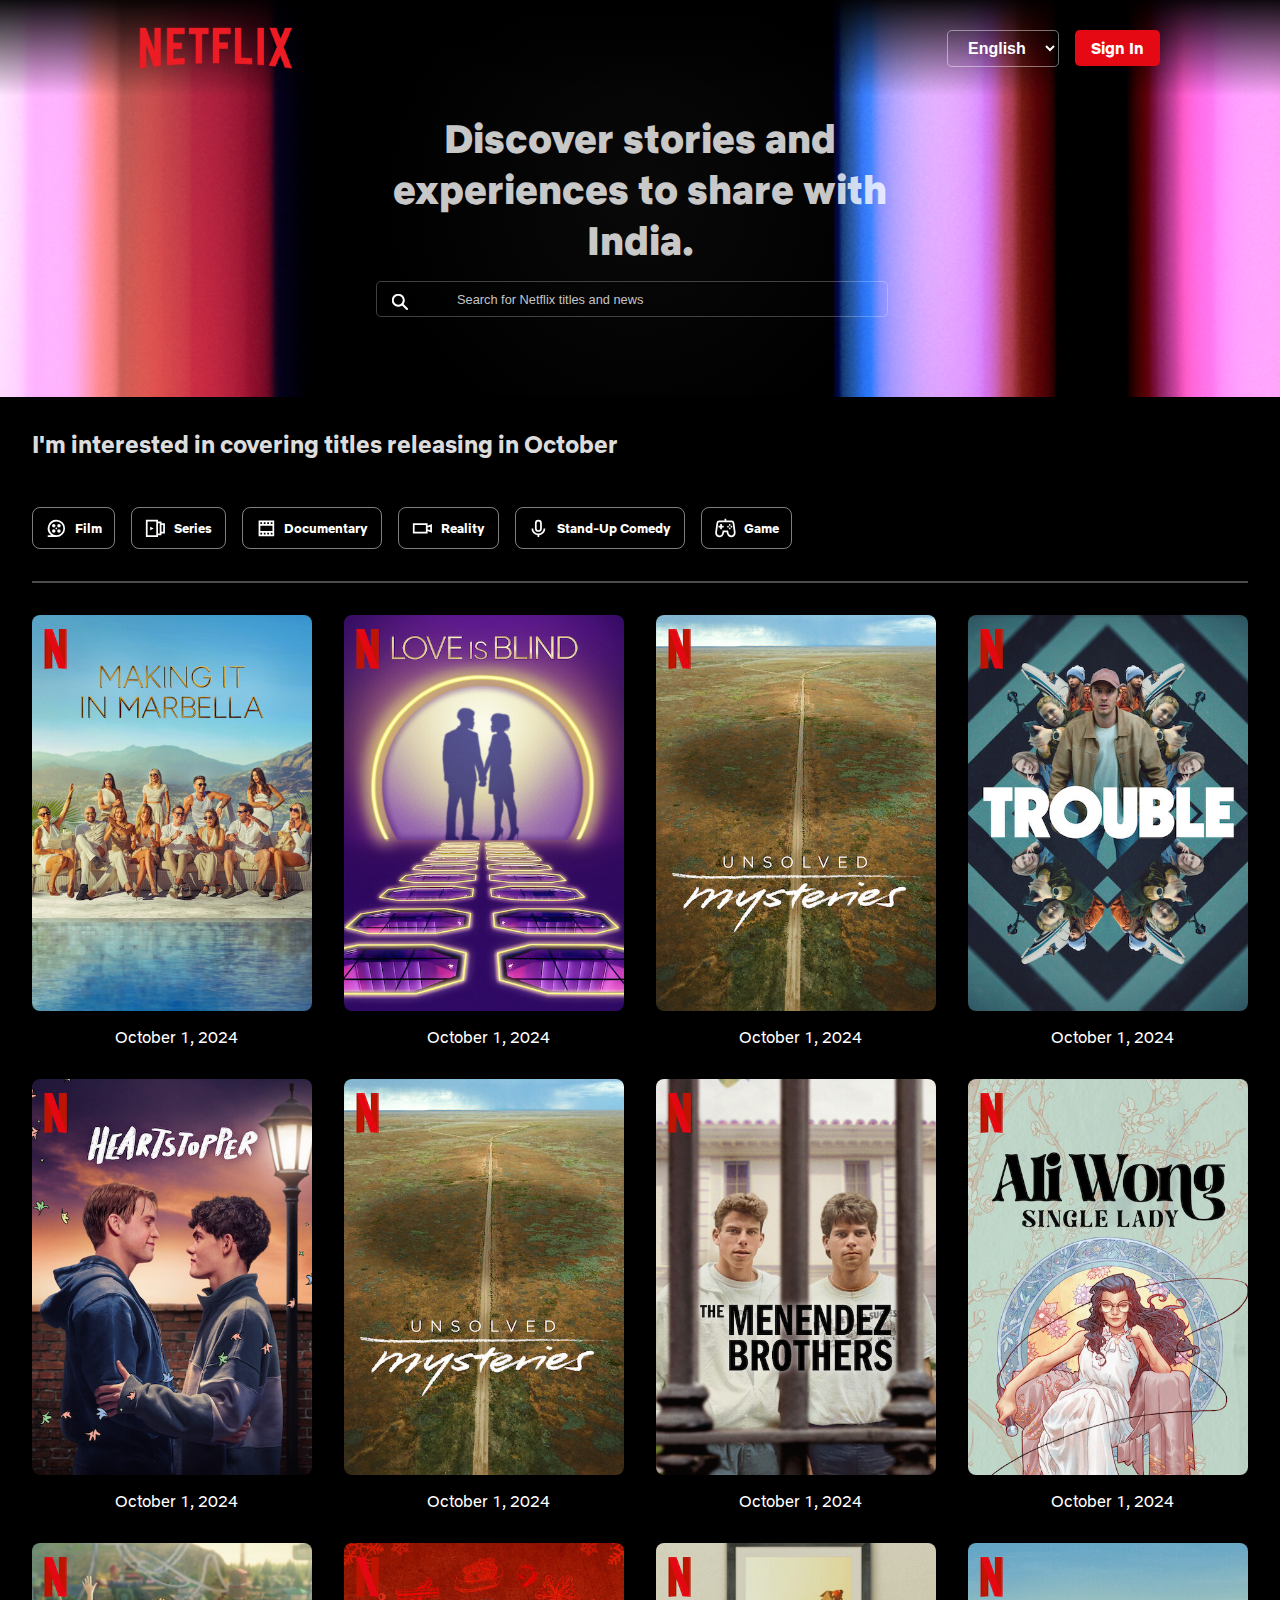
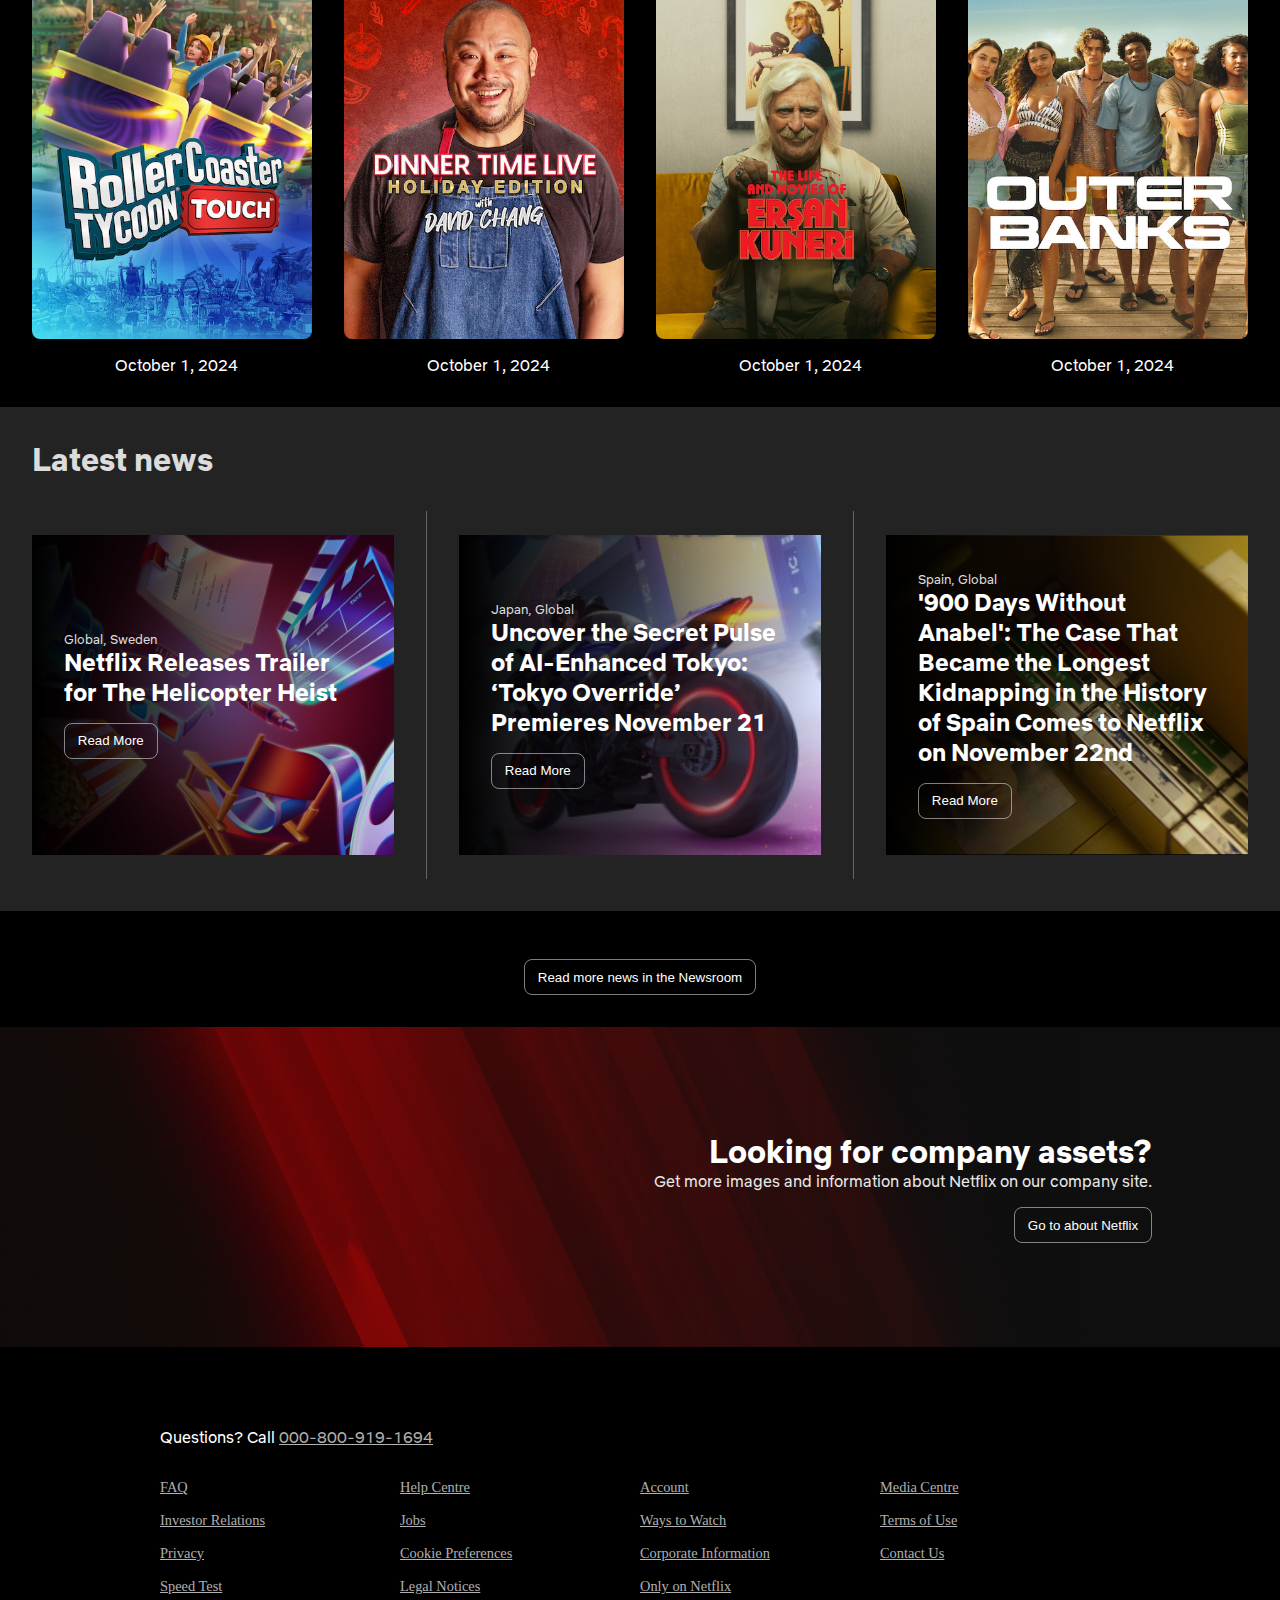
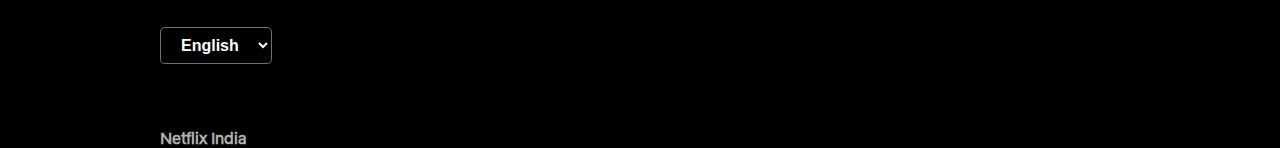
==== media.html @ 859a9106 "Added media page" ====
<!DOCTYPE html>
<html lang="en">

<head>
  <meta charset="UTF-8">
  <meta name="viewport" content="width=device-width, initial-scale=1.0">
  <link href="https://cdn.jsdelivr.net/npm/bootstrap@5.0.2/dist/css/bootstrap.min.css" rel="stylesheet"
    integrity="sha384-EVSTQN3/azprG1Anm3QDgpJLIm9Nao0Yz1ztcQTwFspd3yD65VohhpuuCOmLASjC" crossorigin="anonymous">
  <script defer src="https://cdn.jsdelivr.net/npm/bootstrap@5.0.2/dist/js/bootstrap.bundle.min.js"
    integrity="sha384-MrcW6ZMFYlzcLA8Nl+NtUVF0sA7MsXsP1UyJoMp4YLEuNSfAP+JcXn/tWtIaxVXM"
    crossorigin="anonymous"></script>
  <link rel="stylesheet" href="./styles.css">
  <link rel="stylesheet" href="./media.css">
  <link rel="shortcut icon" href="./images/netflixNicon.webp" type="image/x-icon">
  <title>Netflix Media Center</title>
</head>


<body>

  <div class="homePage">
    <div class="navbar">
      <a href="./index.html">
        <div class="logo"></div>
      </a>
      <div class="navItems">
        <select class="dropDown">
          <option>English</option>
          <option>हिन्दी</option>
        </select>
        <a href="./signin.html"><button class="btn">Sign In</button></a>

      </div>
    </div>
    <div class="home">
      <h1>Discover stories and experiences to share with India.</h1>
      <div>
        <input id="searchInput" type="search" placeholder="Search for Netflix titles and news">
        <span class="search"></span>
      </div>
    </div>
  </div>



  <div class="mediaBox">
    <h1>I'm interested in covering titles releasing in October</h1>
    <div class="btnsBox">
      <div class="mediaBtn">
        <svg viewBox="0 0 24 24" class="jss397 jss317 Hawkins-Icon Hawkins-Icon-Small">
          <path fill="none" d="M0 0h24v24H0z"></path>
          <circle cx="8.95" cy="9" r="2"></circle>
          <circle cx="8.95" cy="15" r="2"></circle>
          <circle cx="11.95" cy="12" r="1"></circle>
          <circle cx="14.95" cy="15" r="2"></circle>
          <circle cx="14.95" cy="9" r="2"></circle>
          <path d="M12 2a10 10 0 00-6 18H2v2h10a10 10 0 000-20zm0 18a8 8 0 118-8 8 8 0 01-8 8z"></path>
        </svg>
        <span>Film</span>

      </div>
      <div class="mediaBtn">
        <svg viewBox="0 0 24 24" class="jss397 jss317 Hawkins-Icon Hawkins-Icon-Small">
          <g>
            <path fill="none" d="M0 0h24v24H0z"></path>
            <path d="M19 6V4h-4V2H1v20h14v-2h4v-2h4V6zm-6 14H3V4h10zm4-2h-2V6h2zm4-2h-2V8h2z"></path>
            <path d="M6 10v4l4-2-4-2z"></path>
          </g>
        </svg>
        <span>Series</span>
      </div>
      <div class="mediaBtn">
        <svg viewBox="0 0 24 24" class="jss397 jss317 Hawkins-Icon Hawkins-Icon-Small">
          <path fill-rule="evenodd"
            d="M3 3h18v18H3V3zm16 12V9H5v6h14zm0-8V5h-2v2h2zm-6-2h2v2h-2V5zM5 5v2h2V5H5zm6 2H9V5h2v2zm8 10v2h-2v-2h2zm-4 0h-2v2h2v-2zM5 19v-2h2v2H5zm4 0h2v-2H9v2z"
            clip-rule="evenodd"></path>
        </svg>
        <span>Documentary</span>
      </div>
      <div class="mediaBtn">
        <svg viewBox="0 0 24 24" class="jss397 jss317 Hawkins-Icon Hawkins-Icon-Small">
          <path fill="none" d="M0 0h24v24H0z"></path>
          <path fill-rule="evenodd" d="M18 9V6H1v12h17v-2.95L23 17V7zm-2 7H3V8h13zm5-2l-3-1v-2l3-1z"></path>
        </svg>
        <span>Reality</span>
      </div>
      <div class="mediaBtn">
        <svg viewBox="0 0 24 24" class="jss397 jss317 Hawkins-Icon Hawkins-Icon-Small">
          <path fill="none" d="M0 0h24v24H0z"></path>
          <path d="M18 12a6 6 0 01-12 0H4a8 8 0 007 7.93V22h2v-2.07A8 8 0 0020 12z"></path>
          <path d="M12 16a4 4 0 004-4V6a4 4 0 00-8 0v6a4 4 0 004 4zM10 6a2 2 0 014 0v6a2 2 0 01-4 0z"></path>
        </svg>
        <span>Stand-Up Comedy</span>
      </div>
      <div class="mediaBtn">
        <svg viewBox="0 0 24 24" class="jss397 jss317 Hawkins-Icon Hawkins-Icon-Small">
          <path fill="none" d="M0 0h24v24H0z"></path>
          <path
            d="M23.71 16.29L22.32 5.83A3.28 3.28 0 0019.08 3H13V1h-2v2H4.92a3.28 3.28 0 00-3.24 2.83L.29 16.29A5 5 0 0010.23 18l.32-1.62h2.9l.32 1.62a5 5 0 009.94-1.66zM21 19a3 3 0 01-5.27-1.41l-.64-3.22H8.91l-.64 3.22a3 3 0 01-6-1L3.66 6.1A1.28 1.28 0 014.92 5h14.16a1.28 1.28 0 011.26 1.1l1.39 10.45A3 3 0 0121 19z">
          </path>
          <path d="M8 7H6v2H4v2h2v2h2v-2h2V9H8V7z"></path>
          <circle cx="17" cy="8" r="1"></circle>
          <circle cx="17" cy="12" r="1"></circle>
          <circle cx="15" cy="10" r="1"></circle>
          <circle cx="19" cy="10" r="1"></circle>
        </svg>
        <span>Game</span>
      </div>
    </div>
    <div class="line"></div>


    <div class="mediaImageBox">
      <div class="mediaImage">
        <div id="mediaImage1"></div>
        <p>October 1, 2024</p>
      </div>
      <div class="mediaImage">
        <div id="mediaImage2"></div>
        <p>October 1, 2024</p>
      </div>
      <div class="mediaImage">
        <div id="mediaImage3"></div>
        <p>October 1, 2024</p>
      </div>
      <div class="mediaImage">
        <div id="mediaImage4"></div>
        <p>October 1, 2024</p>
      </div>
      <div class="mediaImage">
        <div id="mediaImage5"></div>
        <p>October 1, 2024</p>
      </div>
      <div class="mediaImage">
        <div id="mediaImage6"></div>
        <p>October 1, 2024</p>
      </div>
      <div class="mediaImage">
        <div id="mediaImage7"></div>
        <p>October 1, 2024</p>
      </div>
      <div class="mediaImage">
        <div id="mediaImage8"></div>
        <p>October 1, 2024</p>
      </div>
      <div class="mediaImage">
        <div id="mediaImage9"></div>
        <p>October 1, 2024</p>
      </div>
      <div class="mediaImage">
        <div id="mediaImage10"></div>
        <p>October 1, 2024</p>
      </div>
      <div class="mediaImage">
        <div id="mediaImage11"></div>
        <p>October 1, 2024</p>
      </div>
      <div class="mediaImage">
        <div id="mediaImage12"></div>
        <p>October 1, 2024</p>
      </div>
    </div>
  </div>


  <div class="latestNews">
    <h1>Latest news</h1>
    <div class="newsBox">
      <div class="newsImage" id="newImage1">
        <p>Global, Sweden</p>
        <h2>Netflix Releases Trailer for The Helicopter Heist</h2>
        <button class="mediaBtn">Read More</button>
      </div>
      <div class="verticalLine"></div>
      <div class="newsImage" id="newImage2">
        <p>Japan, Global</p>
        <h2>Uncover the Secret Pulse of AI-Enhanced Tokyo: ‘Tokyo Override’ Premieres November 21</h2>
        <button class="mediaBtn">Read More</button>
      </div>
      <div class="verticalLine"></div>
      <div class="newsImage" id="newImage3">
        <p>Spain, Global</p>
        <h2>'900 Days Without Anabel': The Case That Became the Longest Kidnapping in the History of Spain Comes to
          Netflix on November 22nd</h2>
        <button class="mediaBtn">Read More</button>
      </div>
    </div>
  </div>

  <div class="centerBtn">
    <button class="mediaBtn">Read more news in the Newsroom</button>
  </div>

  <div class="bottomBanner">
    <h1>Looking for company assets?</h1>
    <p>Get more images and information about Netflix on our company site.</p>
    <button class="mediaBtn">Go to about Netflix</button>
  </div>


  <div class="footer">
    <p>Questions? Call <a href="#">000-800-919-1694</a></p>
    <div class="footerBox">
      <div>
        <a href="#faq">FAQ</a>
        <a href="#">Investor Relations</a>
        <a href="#">Privacy</a>
        <a href="#">Speed Test</a>
      </div>
      <div>
        <a href="#">
          Help Centre</a>
        <a href="#">
          Jobs</a>
        <a href="#">
          Cookie Preferences</a>
        <a href="#">
          Legal Notices</a>
      </div>
      <div>
        <a href="#">
          Account</a>
        <a href="#">
          Ways to Watch</a>
        <a href="#">
          Corporate Information</a>
        <a href="#">
          Only on Netflix</a>
      </div>
      <div>
        <a href="#">
          Media Centre</a>
        <a href="#">
          Terms of Use</a>
        <a href="#">
          Contact Us</a>
      </div>
    </div>
    <select class="dropDown">
      <option> English</option>
      <option>हिन्दी</option>
    </select>
    <h3>Netflix India</h3>
  </div>


</body>

</html>
---- styles.css ----
* {
    margin: 0;
    padding: 0;
    box-sizing: border-box;
    color: white;
  }

  body {
    overflow-x: hidden;
    background-color: black;
  }


  @font-face {
    font-family: NetflixBold;
    src: url(./images/NetflixSans_W_Bd.woff2);
  }

  @font-face {
    font-family: NetflixBolder;
    src: url(./images/NetflixSans_W_Blk.woff2);
  }

  @font-face {
    font-family: NetflixRegular;
    src: url(./images/NetflixSans_W_Rg.woff2);
  }

  .homePage {
    position: relative;
    height: 100vh;
    width: 100vw;
    background: url(./images/netflixBG.jpg) no-repeat center/cover;
  }

  .homePage::before {
    content: "";
    position: absolute;
    top: 0;
    left: 0;
    right: 0;
    bottom: 0;
    background: radial-gradient(circle, rgba(255, 255, 255, 0.034) 0%, rgba(0, 0, 0, 0.7) 40%);
    z-index: 1;
  }

  .navbar {
    position: relative;
    z-index: 2;
    display: flex;
    justify-content: space-between;
    padding: 0 7.5rem;
    align-items: center;
  }

  .logo {
    height: 6rem;
    width: 12rem;
    background: url(./images/netflixicon.webp) no-repeat center/cover;
  }

  .navItems {
    display: flex;
    align-items: center;
  }

  select,
  button {
    margin-left: 1rem;
  }

  .btn {
    color: white;
    background: #E50914;
    padding: .5rem 1rem;
    outline: none;
    border: none;
    border-radius: .3rem;
    font-weight: bold;
    font-size: 1rem;
    font-family: NetflixBold;
  }

  .btn a{
    text-decoration: none;
    color: white;
  }

  .dropDown {
    color: white;
    background: transparent;
    padding: .5rem 1rem;
    outline: none;
    border: 1px solid rgba(255, 255, 255, 0.443);
    border-radius: .3rem;
    font-weight: bold;
    font-size: 1rem;
    font-family: sans-serif;
  }

  option {
    color: black;
    background: white;
    padding: .5rem 1rem;
    outline: none;
    border: 1px solid white;
    border-radius: .3rem;
    font-weight: bold;
    font-size: 1rem;
    font-family: sans-serif;
  }

  .home {
    position: relative;
    z-index: 2;
    display: flex;
    justify-content: center;
    align-items: center;
    flex-direction: column;
    text-align: center;
    padding: 5rem 26vw;
  }

  .home h1,
  .home h3,
  .home p {
    margin-bottom: 1rem;
  }

  .home h1 {
    font-family: NetflixBolder;
    font-size: 3.8rem;
  }

  .home h3 {
    font-family: NetflixBold;
    font-size: 1.1rem;
    color: rgba(255, 255, 255, 0.911);
  }

  .home p {
    font-family: system-ui;
    font-size: 1rem;
    color: white;
    margin: 0 1rem;
  }

  .inputSubmitDiv {
    display: flex;
    margin-top: 2rem;
  }

  input[type="email"] ,
  input[type="search"] {
    padding: 1rem 2rem;
    font-size: 1rem;
    margin-right: 1rem;
    border-radius: .3rem;
    background: transparent;
    color: white;
    outline: none;
    border: none;
    border: 1px solid rgba(255, 255, 255, 0.534);
    width: 20rem;
    text-align: start;
  }

  .home input[type="email"]::placeholder ,
  .home input[type="search"]::placeholder {
    padding: 1rem 2rem;
    font-size: 1rem;
    margin-right: 1rem;
    background: transparent;
    color: white;
    border: none;
    outline: none;
  }

  .home button {
    padding: .9rem 1rem;
    font-size: 1.2rem;
    background-color: #E50914;
    color: white;
    border: none;
    border-radius: 0.3rem;
  }

  .curveLine {
    width: 100vw;
    height: 4rem;
    background: url(./images/curveLine.png) no-repeat center/cover;
    margin: 3rem 0;
  }

  .trending {
    background: black;
    padding: 0 5rem;
    height: 30rem;
  }

  .reasons {
    background: black;
    padding: 0 5rem;
    margin-top: 5rem;
  }


  .trending h1,
  .faq h1,
  .reasons h1 {
    font-family: NetflixRegular;
    font-size: 1.5rem;
    margin-left: 1rem;
    margin-bottom: 1rem;
  }

  .dropDownBtns {
    display: flex;
    justify-content: flex-start;
    align-items: center;
  }

  .scroller {
    display: flex;
    overflow-x: scroll;
    padding: 0 1rem;
    gap: 1rem;
    margin-top: 2rem;
    scroll-behavior: smooth;
    scrollbar-width: thin;
    overflow-y: hidden;
    white-space: nowrap;
    -ms-overflow-style: none;
    /* IE and Edge */
    scrollbar-width: none;
  }

  .scroller::-webkit-scrollbar {
    display: none;
  }

  .trendingMovies {
    flex-shrink: 0;
    border-radius: 0.5rem;
    width: 14rem;
    height: 20rem;
    transition: all 0.5s ease;
    border-radius: .5rem;
    height: 20rem;
    width: 14rem;
    position: relative;

  }


  .trendingMovies:hover {
    width: 15rem;
  }

  #trending1 {
    background: url(./images/trending1.webp) no-repeat center/cover;

  }

  #trending2 {
    background: url(./images/trending2.webp) no-repeat center/cover;

  }

  #trending3 {
    background: url(./images/trending3.webp) no-repeat center/cover;

  }

  #trending4 {
    background: url(./images/trending4.webp) no-repeat center/cover;

  }

  #trending5 {
    background: url(./images/trending5.webp) no-repeat center/cover;

  }


  .reasons .card {
    position: relative;
    height: 23rem;
    width: 20rem;
    border-radius: 1rem;
    display: flex;
    flex-direction: column;
    justify-content: flex-start;
    align-items: flex-start;
    padding: 1rem;
    background: linear-gradient(149deg, #192247 0%, #210e17 96.86%);
  }

  .card h2 {
    font-family: NetflixRegular;
    font-size: 1.5rem;
    margin-top: 1rem;
    margin-bottom: 2rem;
    text-wrap: wrap;
  }

  .card p {
    font-family: NetflixRegular;
    font-size: 1rem;
    text-wrap: wrap;

    color: rgba(255, 255, 255, 0.822);
  }

  .card svg {
    position: absolute;
    bottom: 1rem;
    right: 1.5rem;
  }



  .faq {
    margin-top: 8rem;
    padding: 1rem;
  }

  .faq h1 {
    margin-bottom: 3rem;
    font-family: NetflixBold;
    text-align: center;
  }

  .accordion-item {
    background: rgba(128, 128, 128, 0.192);
  }


  .accordion {
    padding: 0 2rem;
    display: flex;
    flex-direction: column;
    gap: 1rem;
  }

  .accordion-button {
    color: white;
    font-family: NetflixRegular;
    font-size: 1.5rem;
    background: transparent;
    width: 96.5%;
  }

  .accordion-body {
    font-family: NetflixRegular;
    font-size: 1.3rem;
    color: rgba(255, 255, 255, 0.808);
    padding: 1rem 3rem;
  }

  .accordion-item:hover {
    background: rgba(128, 128, 128, 0.192);
    color: white;
  }

  .accordion-button:focus {
    background: transparent;
    color: white;
    border: none;
  }

  .accordion-button:not(.collapsed) {
    background: transparent;
    border: none;
    color: white;
  }

  .accordion-button:focus {
    border-color: transparent;
    border: none;
  }

  .accordion-button::after {
    background-image: url('./images/plusIcon.png');
    margin-right: 3rem;
  }

  .accordion-button:not(.collapsed)::after {
    background-image: url('./images/plusIcon.png');
    margin-right: 3rem;
    transform: rotate(135deg);
  }

  .bottomSubmission {
    margin-top: 5rem;
    display: flex;
    justify-content: center;
    align-items: center;
    flex-direction: column;
  }

  .bottomSubmission p {
    font-family: NetflixRegular;
    font-size: 1rem;
  }

  .bottomInputSubmitDiv {
    display: flex;
    justify-content: center;
    align-items: center;
    margin-top: 0;
  }

  .bottomInputSubmitDiv input {
    width: 35rem;
  }

  .bottomInputSubmitDiv button {
    font-size: 1.5rem;
    padding: 0.63rem 2rem;
  }


  .footer {
    background: black;
    margin-top: 5rem;
    padding: 0rem 10rem;
  }

  .footer p {
    margin-top: 2rem;
    font-size: 1rem;
    font-family: NetflixRegular;
  }

  .footer p a {
    color: rgba(255, 255, 255, 0.696);
  }

  .footer h3 {
    font-size: 1rem;
    font-family: NetflixRegular;
    margin-top: 4rem;
    color: rgba(255, 255, 255, 0.696);
  }

  .footer select {
    margin-left: 0;
  }

  .footerBox {
    display: grid;
    grid-template-columns: 1fr 1fr 1fr 1fr;
    margin: 2rem 0;
  }

  .footerBox div {
    display: flex;
    justify-content: flex-start;
    align-items: flex-start;
    flex-direction: column;
    gap: 1rem
  }

  .footerBox div a {
    font-size: .9rem;
    color: rgba(255, 255, 255, 0.696);
  }



  .default-ltr-cache-1fw1w6f {
    font-size: 6rem;
    bottom: 0.1rem;
    left: -1.5rem;
}

.default-ltr-cache-1fw1w6f {
    position: absolute;
    z-index: 2;
}
.default-ltr-cache-qku0ge * {
    box-sizing: border-box;
}.default-ltr-cache-bjn8wh {
  position: relative;
}

.default-ltr-cache-qku0ge * {
  box-sizing: border-box;
}
.default-ltr-cache-5ur8x {
  clip: rect(0 0 0 0);
  -webkit-clip-path: inset(50%);
  clip-path: inset(50%);
  height: 1px;
  overflow: hidden;
  position: absolute;
  white-space: nowrap;
  width: 1px;
}

.default-ltr-cache-qku0ge * {
  box-sizing: border-box;
}
.default-ltr-cache-1j6jwcf {
  line-height: 1;
  display: inline-block;
  height: 1em;
  position: relative;
  font-weight: 700;
  color: rgb(65, 65, 65);
  -webkit-text-stroke: 0.35rem rgb(255, 255, 255);
  text-shadow: 0 0 1.5rem rgba(0, 0, 0, 0.5);
}
.default-ltr-cache-1j6jwcf::before {
  content: attr(data-content);
  -webkit-text-fill-color: rgb(0, 0, 0);
  -webkit-text-stroke: 0;
  position: absolute;
}

.default-ltr-cache-qku0ge * {
  box-sizing: border-box;
}

  @media screen and (max-width: 1100px) {
    .homePage {
      height: auto;
    }

    .home {
      padding: 5rem 20vw;
    }

    .footerBox {
      grid-template-columns: 1fr 1fr;
    }

    .trending {
      height: 23rem;
    }
  }

  @media screen and (max-width: 800px) {
    html {
      font-size: 90%;
    }

    .navbar {
      padding: 0 1rem;
    }

    .logo {
      width: 8rem;
    }

    .homePage {
      height: auto;
    }

    .home {
      padding: 5rem 7vw !important;
    }

    .home h1 {
      font-size: 2.5rem;
      margin-top: 2rem;
    }

    .inputSubmitDiv {
      display: flex;
      flex-direction: column;
      margin-top: 2rem;
      gap: 1rem;
      align-items: center;
    }


    input[type="email"],
    input[type="search"] {
      margin-right: 0;
      width: 80vw;
    }

    .home button {
      font-size: 1.1rem;
      margin-left: 0;
      width: 11rem;
    }

    .curveLine {
      margin: 0;
    }

    .trending {
      padding: 0 1rem;
    }

    .trendingMovies {
      height: 14rem;
      width: 10rem;
    }


    .trendingMovies:hover {
      width: 11rem;
    }

    .reasons {
      margin-top: 2rem;
      padding: 1rem;
    }

    .cardBox {
      display: flex;
      flex-direction: column;
    }

    .reasons .card {
      width: 100% !important;
      height: 17rem;
    }

    .card h2 {
      text-wrap: wrap;
    }

    .card p {
      text-wrap: wrap;
    }



    .accordion-button::after {
      margin-right: 1rem;
    }

    .accordion-button:not(.collapsed)::after {
      margin-right: 1rem;
    }

    .bottomSubmission {
      padding: 0 5rem;
    }

    .bottomSubmission p {
      text-align: center;
    }









    .footer {
      margin-top: 3rem;
      padding: 2rem 3rem;
    }




    .footerBox {
      display: grid;
      grid-template-columns: 1fr 1fr;
      margin: 2rem 0;
    }

    .footerBox div {
      display: flex;
      justify-content: flex-start;
      align-items: flex-start;
      flex-direction: column;
      margin-top: 1rem;
    }



  }


  @media screen and (max-width: 500px) {
    html {
      font-size: 70%;
    }
  }
---- media.css ----
.navbar {
    background: linear-gradient(180deg, rgba(0, 0, 0, 0.943), rgba(0, 0, 0, 0));
  }

  .home {
    padding: 0 0 5rem 0;
  }

  .homePage {
    margin-top: 0;
    background: url('./images/mediaCenter.png') no-repeat center/cover;
    height: auto;
  }

  .homePage::before {
    background: radial-gradient(circle, rgba(255, 255, 255, 0.034) 0%, rgba(0, 0, 0, 0) 40%);

  }

  .home h1 {
    font-size: 2.5rem;
    width: 40%;
    margin: 1rem 0;
    color: rgba(255, 255, 255, 0.781);
  }

  .home div {
    position: relative;
  }

  .search {
    position: absolute;
    left: 1rem;
    top: .8rem;
    height: 1rem;
    width: 1rem;
    background: url('./images/search.png') no-repeat center/cover;
  }

  .home div input {
    width: 40vw;
    border: 1px solid rgba(255, 255, 255, 0.247);
    padding: .5rem .5rem .5rem 3rem;
  }

  #searchInput::placeholder {
    font-size: .8rem;
    color: rgb(198, 197, 197);
  }


  .mediaBox {
    padding: 2rem;
  }

  .mediaBox h1 {
    font-family: NetflixBold;
    font-size: 1.5rem;
    color: rgb(220, 220, 220);
    margin-bottom: 2rem;
  }

  .btnsBox {
    display: flex;
    justify-content: flex-start;
    align-items: center;
    gap: 1rem;
  }

  .btnsBox svg {
    height: 100%;
    width: 1.3rem;
    filter: brightness(0) invert(1);
  }

  .mediaBtn {
    display: flex;
    cursor: pointer;
    justify-content: center;
    align-items: center;
    gap: .5rem;
    padding: .6rem .8rem;
    border-radius: .5rem;
    transition: .3s ease-in-out;
    background: #4E4E4E;
  }

  .mediaBtn:hover {
    background: rgb(73, 105, 228);
  }

  .mediaBtn span {
    font-family: NetflixBold;
    font-size: .8rem;
    text-wrap: nowrap;
  }

  .line {
    width: 100%;
    height: 2px;
    background: rgba(128, 128, 128, 0.591);
    margin: 2rem 0;
  }

  .mediaImageBox {
    display: grid;
    grid-template-columns: 1fr 1fr 1fr 1fr;
    gap: 2rem;
  }


  .mediaImageBox div {
    height: 27rem;
    width: 100%;
    border-radius: .5rem;
    transition: .2s ease;
    cursor: pointer;
    display: flex;
    flex-direction: column;
    align-items: center;
    justify-content: center;
    gap: 1rem;
  }

  .mediaImageBox p {
    font-size: 1rem;
    font-family: NetflixRegular;
    margin-left: .5rem;
  }

  .mediaImageBox div:hover {
    transform: scale(1.01);
  }

  #mediaImage1 {
    background: url(./images/media1.jpg) no-repeat center/cover;
  }

  #mediaImage2 {
    background: url(./images/media2.jpg) no-repeat center/cover;
  }

  #mediaImage3 {
    background: url(./images/media3.jpg) no-repeat center/cover;
  }

  #mediaImage4 {
    background: url(./images/media4.jpg) no-repeat center/cover;
  }

  #mediaImage5 {
    background: url(./images/media5.jpg) no-repeat center/cover;
  }

  #mediaImage6 {
    background: url(./images/media6.jpg) no-repeat center/cover;
  }

  #mediaImage7 {
    background: url(./images/media7.jpg) no-repeat center/cover;
  }

  #mediaImage8 {
    background: url(./images/media8.jpg) no-repeat center/cover;
  }

  #mediaImage9 {
    background: url(./images/media9.jpg) no-repeat center/cover;
  }

  #mediaImage10 {
    background: url(./images/media10.jpg) no-repeat center/cover;
  }

  #mediaImage11 {
    background: url(./images/media11.jpg) no-repeat center/cover;
  }

  #mediaImage12 {
    background: url(./images/media12.jpg) no-repeat center/cover;
  }



  .latestNews {
    padding: 2rem;
    background: #232323;
  }

  .latestNews h1 {
    font-family: NetflixBold;
    font-size: 2rem;
    color: rgb(220, 220, 220);
    margin-bottom: 2rem;
  }

  .newsBox {
    display: flex;
    justify-content: flex-start;
    align-items: center;
    gap: 2rem
  }

  .verticalLine {
    height: 23rem;
    width: 1.5px;
    z-index: 99;
    background: rgba(255, 255, 255, 0.304);
  }

  .newsBox .newsImage {
    width: 30rem;
    background: red;
    height: 20rem;
    position: relative;
  }

  .newsBox .newsImage::before {
    content: "";
    position: absolute;
    top: 0;
    left: 0;
    right: 0;
    bottom: 0;
    background: linear-gradient(90deg, rgb(0, 0, 0) 0%, rgba(5, 5, 5, 0.67) 44.01%, rgba(15, 15, 15, 0) 100%);
    z-index: 1;

  }


  #newImage1 {
    background: url(./images/news1.jpg) no-repeat center/cover;
  }

  #newImage2 {
    background: url(./images/news2.jpg) no-repeat center/cover;
  }

  #newImage3 {
    background: url(./images/news3.png) no-repeat center/cover;
  }

  .newsImage {
    padding: 2rem;
    display: flex;
    flex-direction: column;
    justify-content: center;
    align-items: flex-start;
  }

  .newsImage p,
  .newsImage h2,
  .newsImage button {
    position: relative;
    z-index: 10;
  }

  .newsImage p {
    color: rgb(218, 218, 218);
    font-size: .8rem;
    font-family: NetflixRegular;
  }

  .newsImage h2 {
    font-size: 1.5rem;
    font-family: NetflixBold;
  }

  .mediaBtn {
    margin-left: 0 !important;
    margin-top: 1rem !important;
    border: 1px solid rgba(255, 255, 255, 0.495);
    background: transparent !important;
  }


  .centerBtn {
    display: flex;
    justify-content: center;
    align-items: center;
    margin: 2rem;
  }

  .bottomBanner {
    position: relative;
    padding: 8rem;
    background:
      linear-gradient(270deg, #0F0F0F 15.47%, rgba(15, 15, 15, 0.731185) 49%, rgba(15, 15, 15, 0.34) 75.16%),
      url(./images/bottomBG.png) no-repeat center/cover;
    width: 100vw;
    height: 20rem;
    display: flex;
    justify-content: center;
    align-items: flex-end;
    flex-direction: column;
  }

  .bottomBanner h1 {
    font-size: 2rem;
    font-family: NetflixBold;
    text-align: end;
  }

  .bottomBanner p {
    font-size: 1rem;
    color: rgb(229, 229, 229);
    text-align: end;
    font-family: NetflixRegular;
  }




  @media screen and (max-width: 1000px) {
    .home h1 {
      width: 80%;
    }

    .home div input {
      width: 60vw;
    }

    .btnsBox {
      overflow-x: scroll;
    }

    .mediaImageBox {
      place-items: center;
    }

    .mediaImageBox div {
      height: 40rem;
      width: 90%;
    }

    .mediaImageBox {
      grid-template-columns: 1fr 1fr;
      gap: 0rem;

    }

    .latestNews h1 {
      position: absolute;
      z-index: 7;
      top: 2rem;
    }

    .latestNews {
      position: relative;
      padding-top: 5rem;
      overflow: scroll;
    }

    .newsBox {
      width: 150vw;
    }


    .bottomBanner {
      padding: 4rem;
    }

  }



  @media screen and (max-width: 700px) {
    .home h1 {
      width: 90%;
    }

    .mediaImageBox {
      grid-template-columns: 1fr 1fr;

    }

    .newsBox {
      width: 230vw;
    }


    .home div input {
      width: 80vw;
    }
  }

  @media screen and (max-width: 500px) {

    .mediaImageBox {
      grid-template-columns: 1fr;
    }
  }
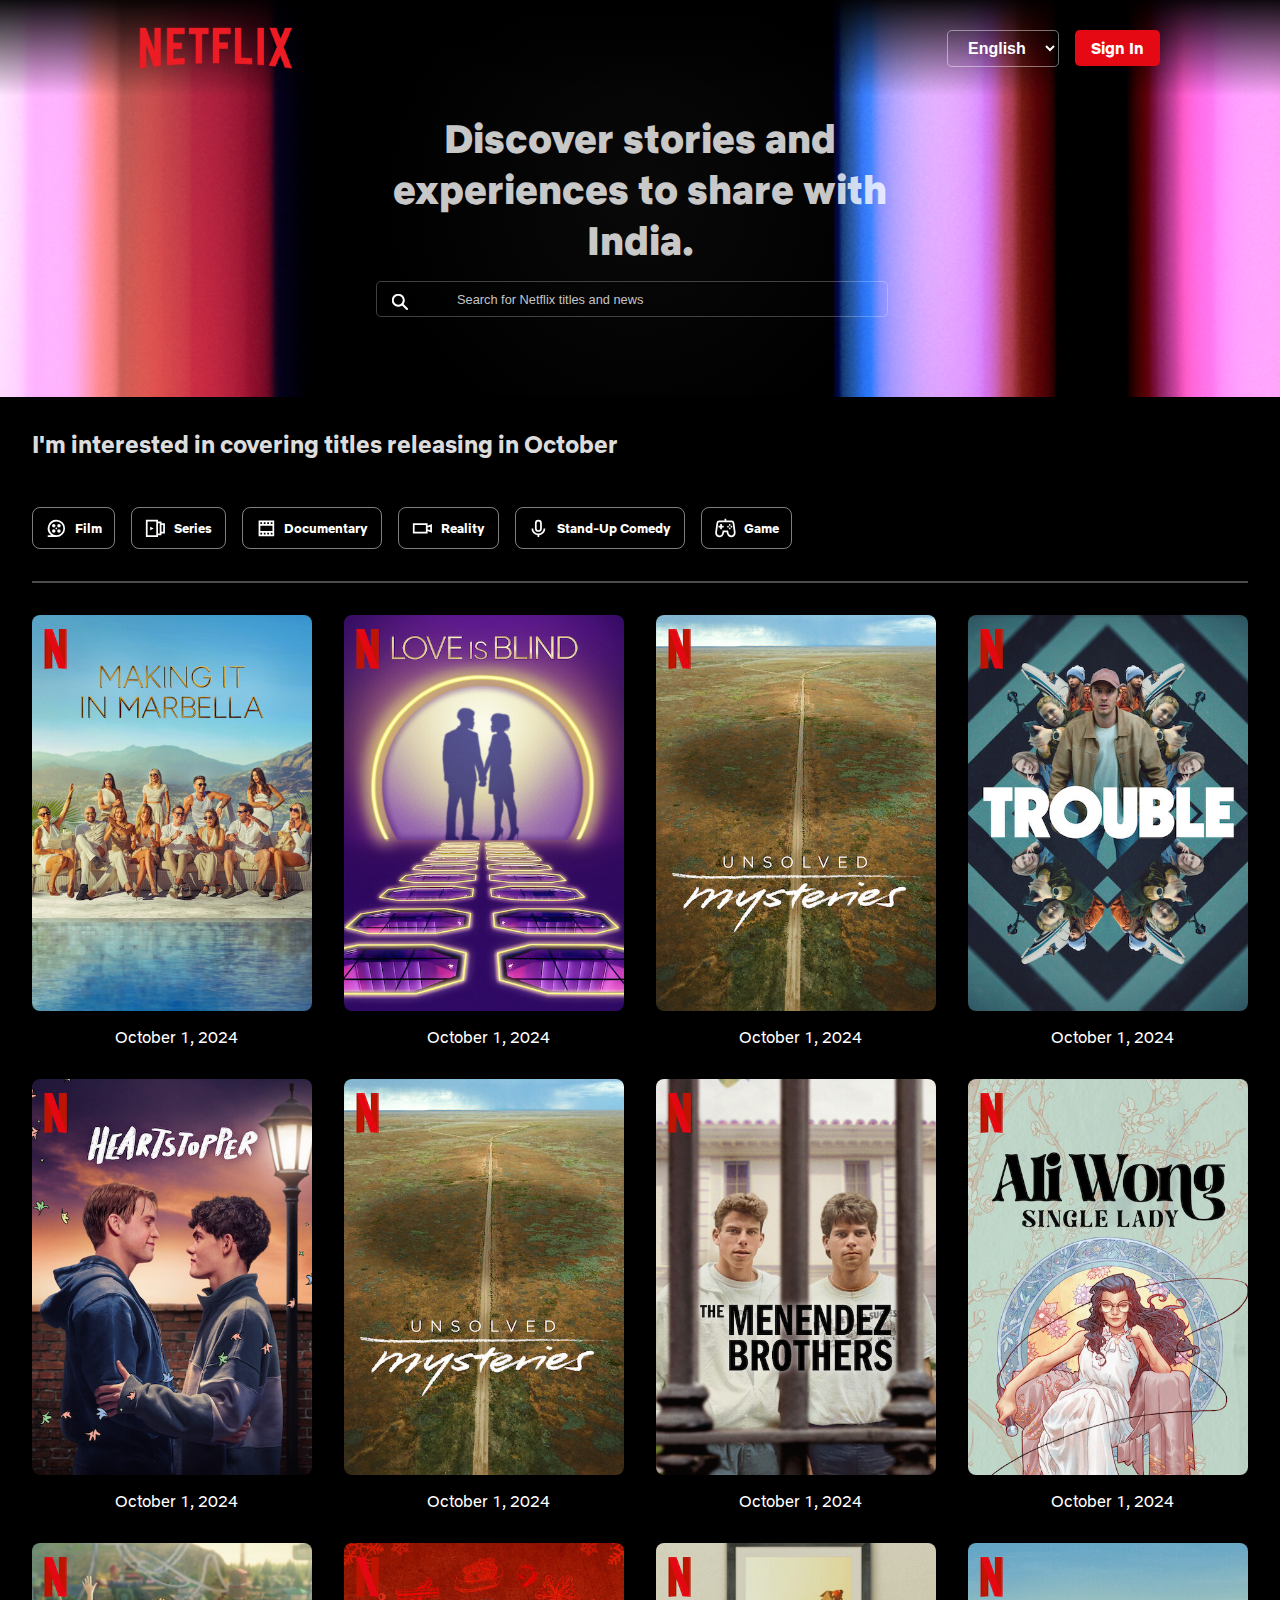
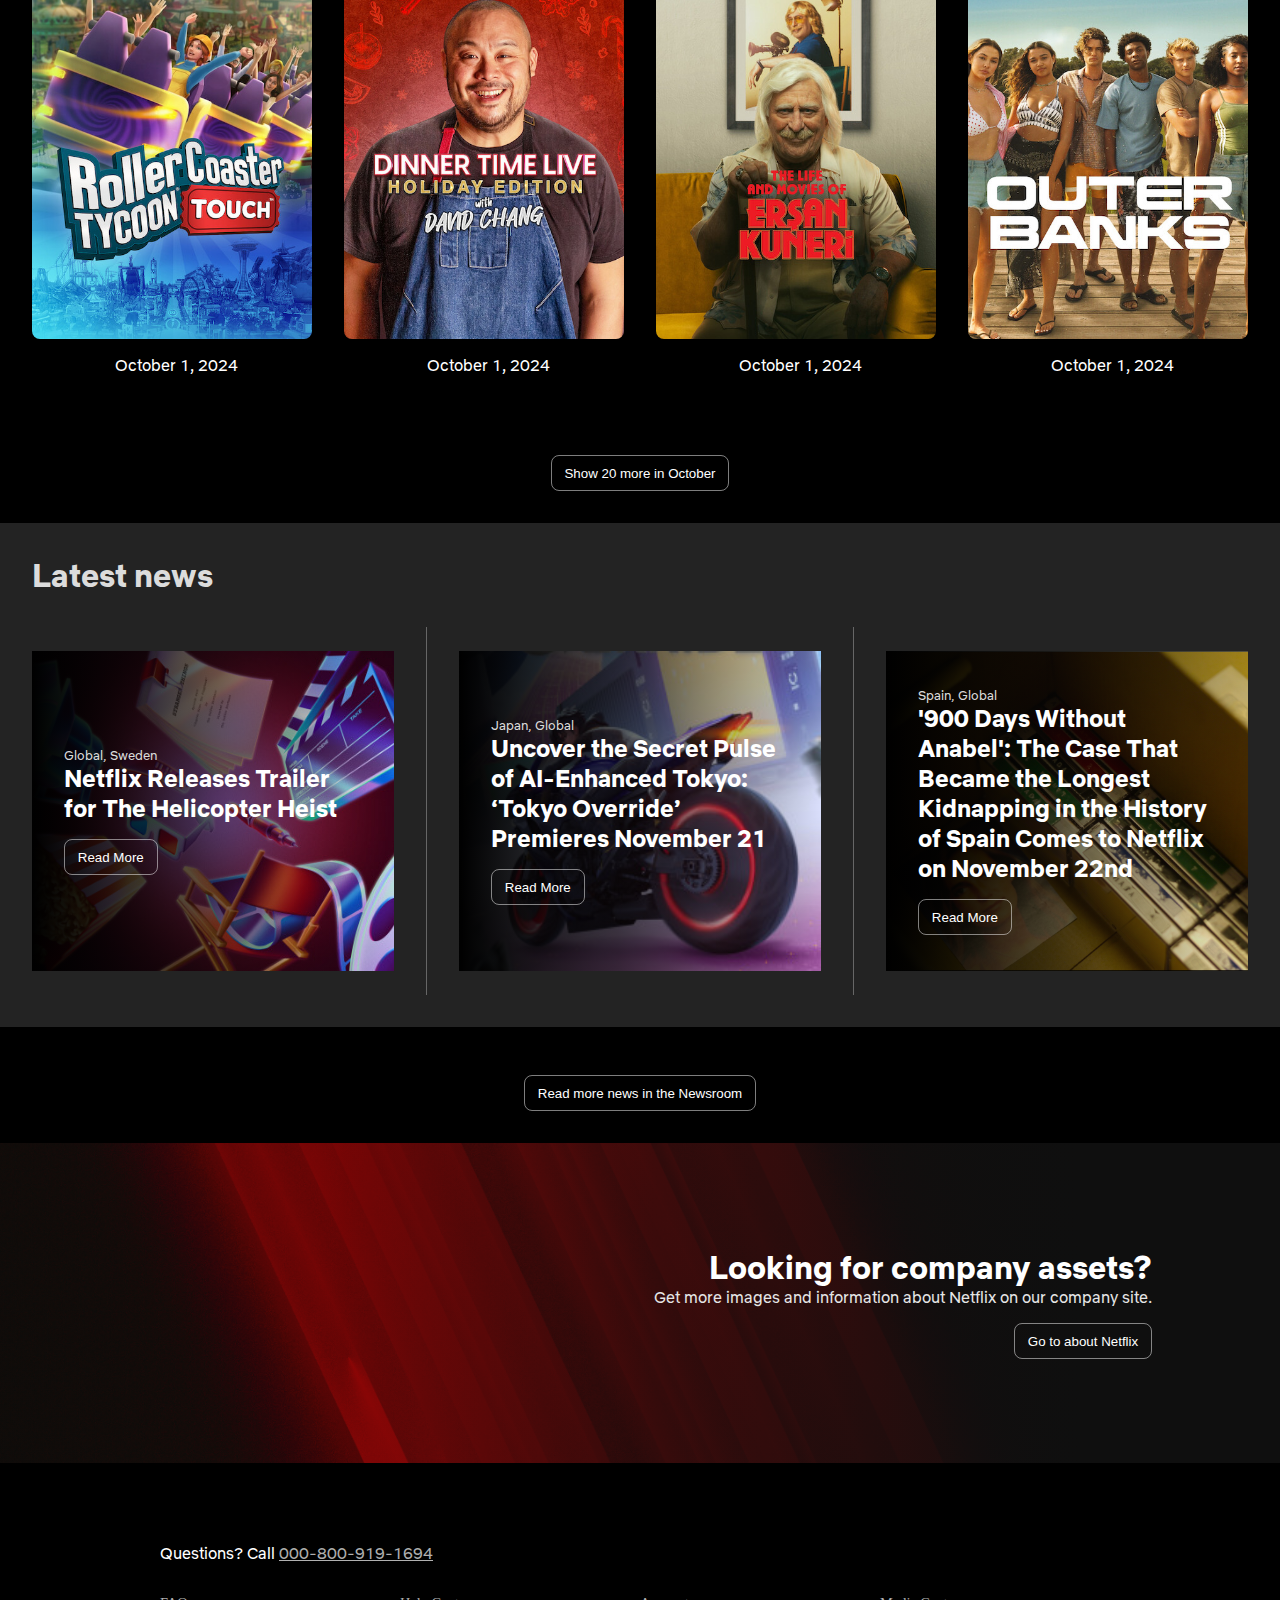
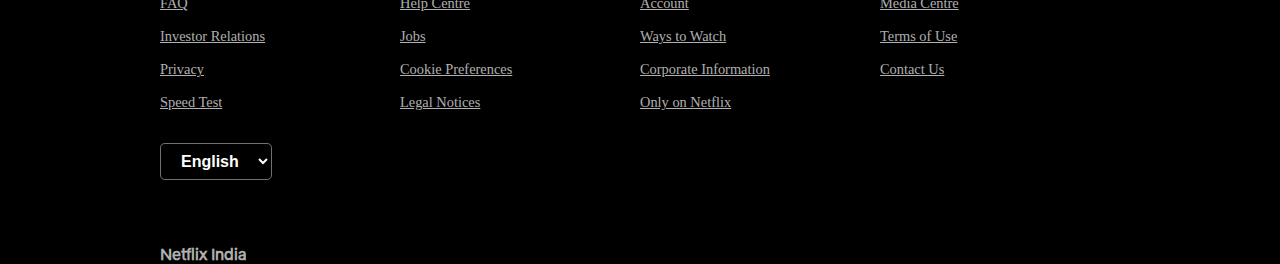
==== commit b5554c5c: "final changes" ====
--- a/media.html
+++ b/media.html
@@ -106,7 +106,11 @@
         </svg>
         <span>Game</span>
       </div>
-    </div>
+
+
+    </div>
+
+
     <div class="line"></div>
 
 
@@ -161,7 +165,9 @@
       </div>
     </div>
   </div>
-
+  <div class="centerBtn">
+    <button class="mediaBtn">Show 20 more in October</button>
+  </div>
 
   <div class="latestNews">
     <h1>Latest news</h1>
